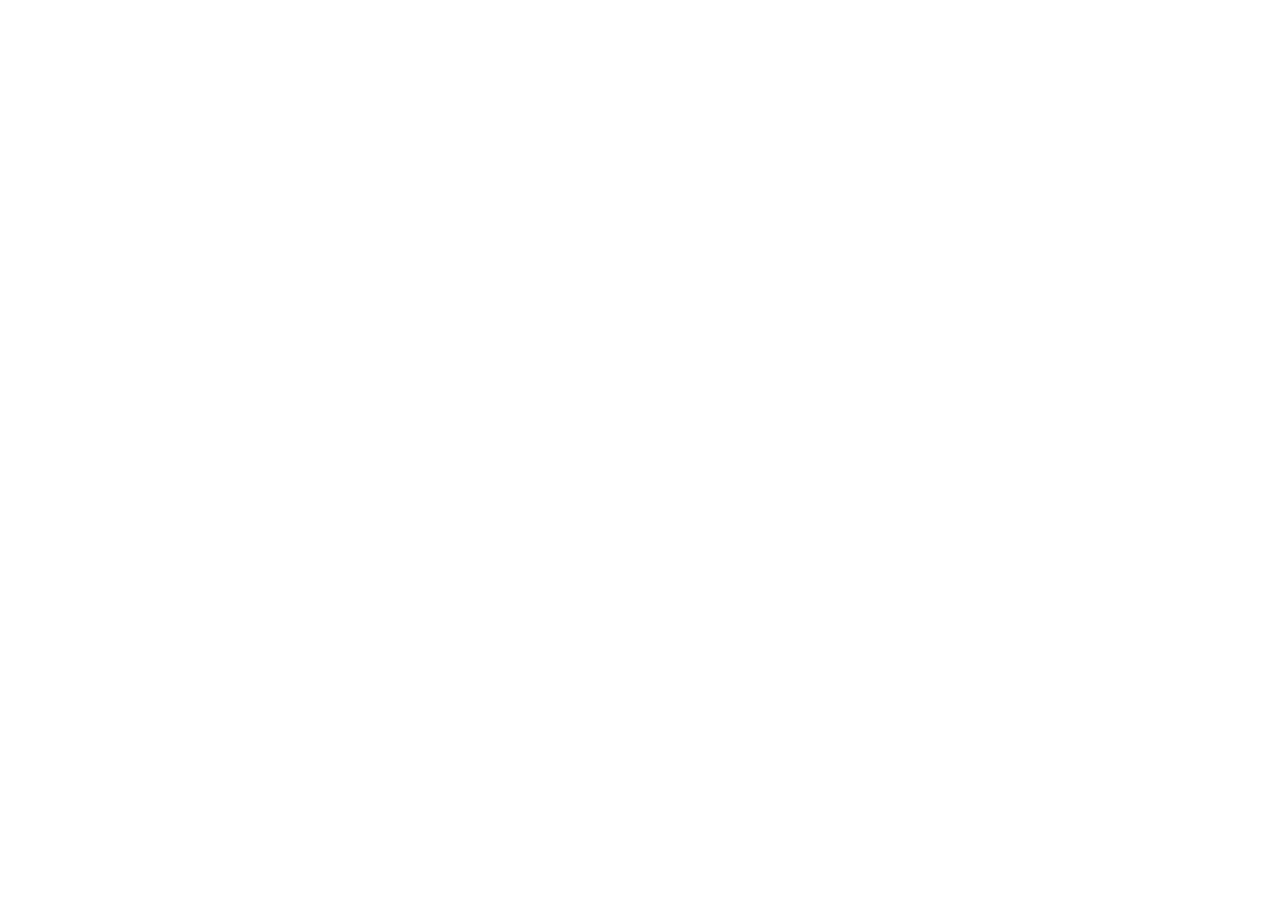
==== index.html @ b86fd96f "added a images folder and index htlm file" ====
<!DOCTYPE html>
<html lang="en">
<head>
    <meta charset="UTF-8">
    <meta name="viewport" content="width=device-width, initial-scale=1.0">
    <title>Choco Bliss</title>
</head>
<body>
    
</body>
</html>
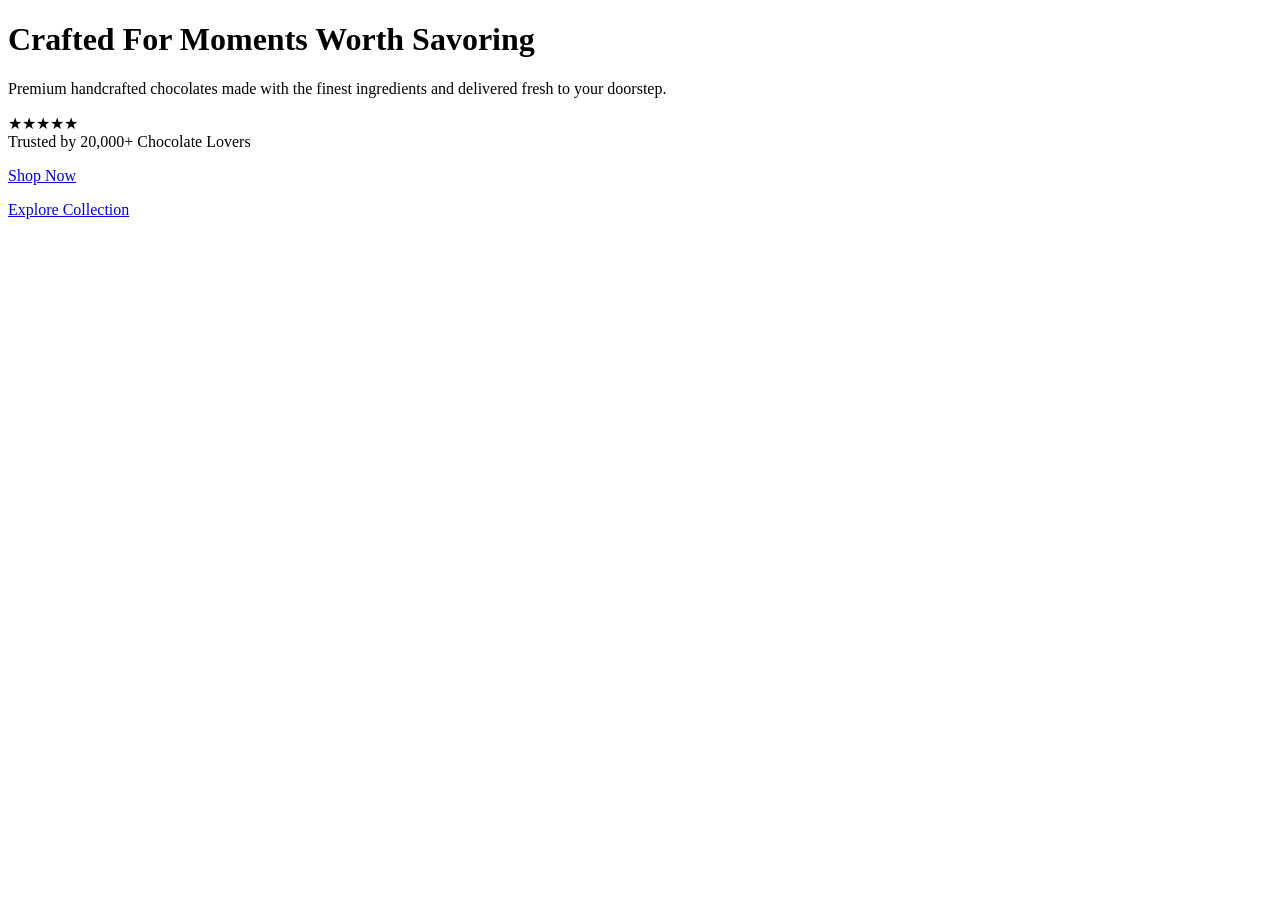
==== commit 91e2838d: "added collection and shop html file" ====
--- a/index.html
+++ b/index.html
@@ -6,6 +6,10 @@
     <title>Choco Bliss</title>
 </head>
 <body>
-    
+    <h1>Crafted For Moments Worth Savoring</h1>
+    <p>Premium handcrafted chocolates made with the finest ingredients and delivered fresh to your doorstep.</p>
+    <p>★★★★★<br>
+Trusted by 20,000+ Chocolate Lovers</p>
+     <p><a href="shop.html">Shop Now</a></p><p><a href="collection.html">Explore Collection</a></p>
 </body>
 </html>
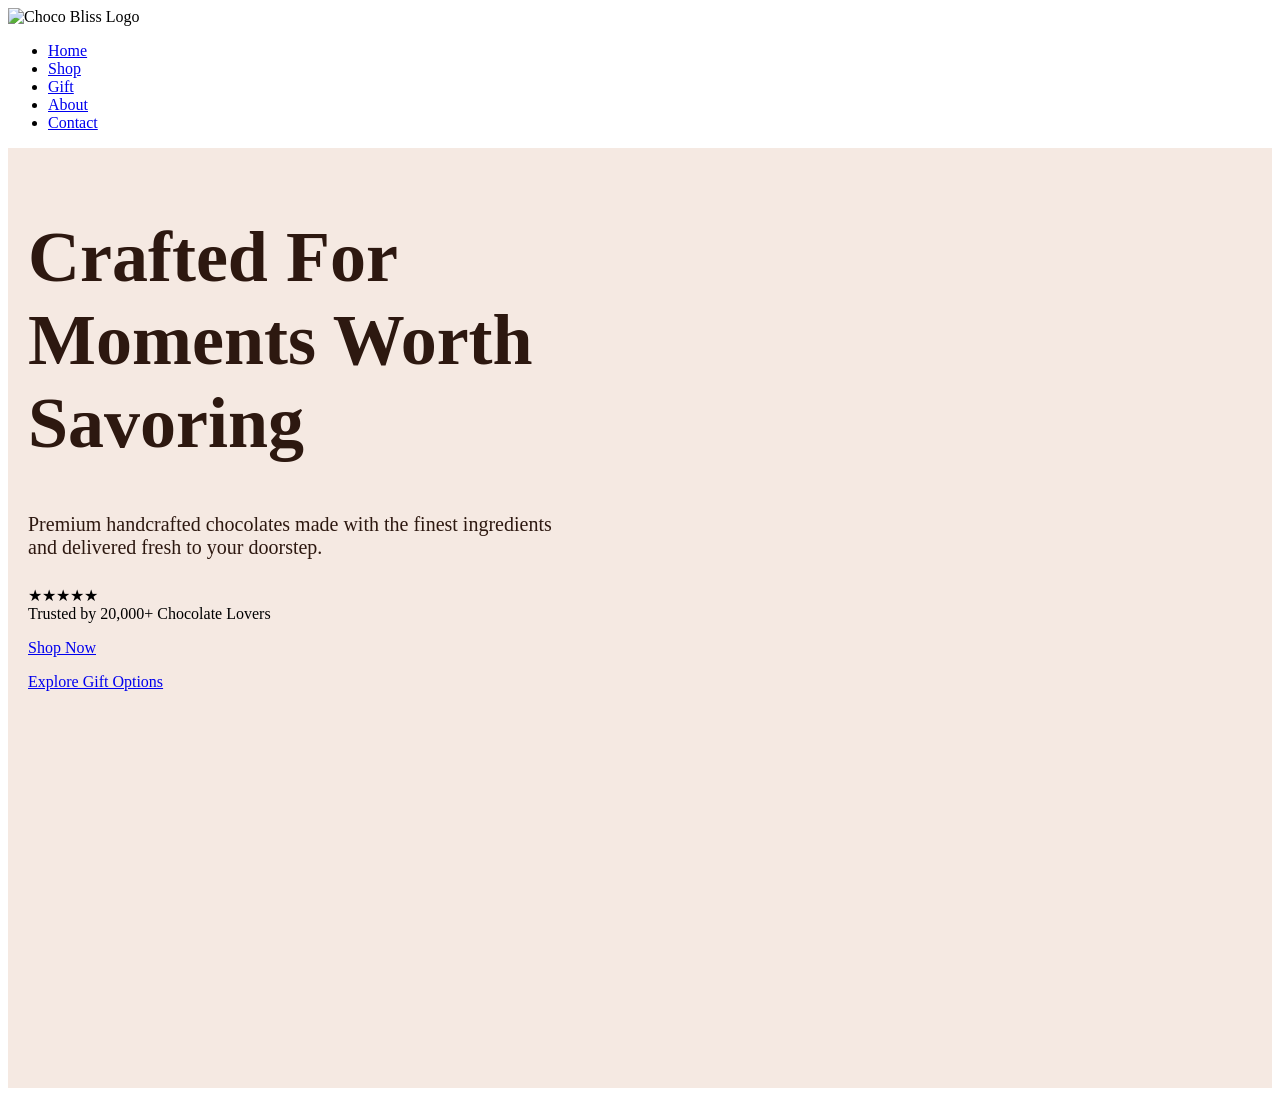
==== commit cd0c8f4d: "added hero section" ====
--- a/index.html
+++ b/index.html
@@ -4,12 +4,26 @@
     <meta charset="UTF-8">
     <meta name="viewport" content="width=device-width, initial-scale=1.0">
     <title>Choco Bliss</title>
+    <link rel="stylesheet" href="styles/style.css">
 </head>
 <body>
-    <h1>Crafted For Moments Worth Savoring</h1>
-    <p>Premium handcrafted chocolates made with the finest ingredients and delivered fresh to your doorstep.</p>
+    <nav><img src="images/logo.png" alt="Choco Bliss Logo" style="height: 50px;">
+        <ul>
+            <li><a href="index.html">Home</a></li>
+            <li><a href="shop.html">Shop</a></li>
+            <li><a href="Gift.html">Gift</a></li>
+            <li><a href="about.html">About</a></li>
+            <li><a href="contact.html">Contact</a></li>
+        </ul>
+    </nav>
+
+     <div class="header">    <h1>Crafted For<br> Moments Worth<br> Savoring</h1> 
+    <p><h4>Premium handcrafted chocolates made with the finest ingredients <br>and delivered fresh to your doorstep.</h4></p>
     <p>★★★★★<br>
 Trusted by 20,000+ Chocolate Lovers</p>
-     <p><a href="shop.html">Shop Now</a></p><p><a href="collection.html">Explore Collection</a></p>
-</body>
-</html>+     <p><a href="shop.html">Shop Now</a></p><p><a href="Gift.html">Explore Gift Options</a></p></div>
+
+     </div>
+
+</body> 
+</html>   
--- a/styles/style.css
+++ b/styles/style.css
@@ -0,0 +1,20 @@
+h1{
+    color: #2D1810;
+    font-family: 'playfair display', serif;
+    font-size: 72px;
+}
+h4
+{
+    color: #2D1810;
+    font-family: 'playfair display', serif;
+    font-weight: 400;
+    font-size: 20px;
+}
+.header {
+    height: 100vh;
+    background-image: url('images/hero.jpg');
+    background-image: url('images/image17.jpg');
+    background-color: #F5E9E2;
+    padding: 20px;
+    text-align: left;
+}
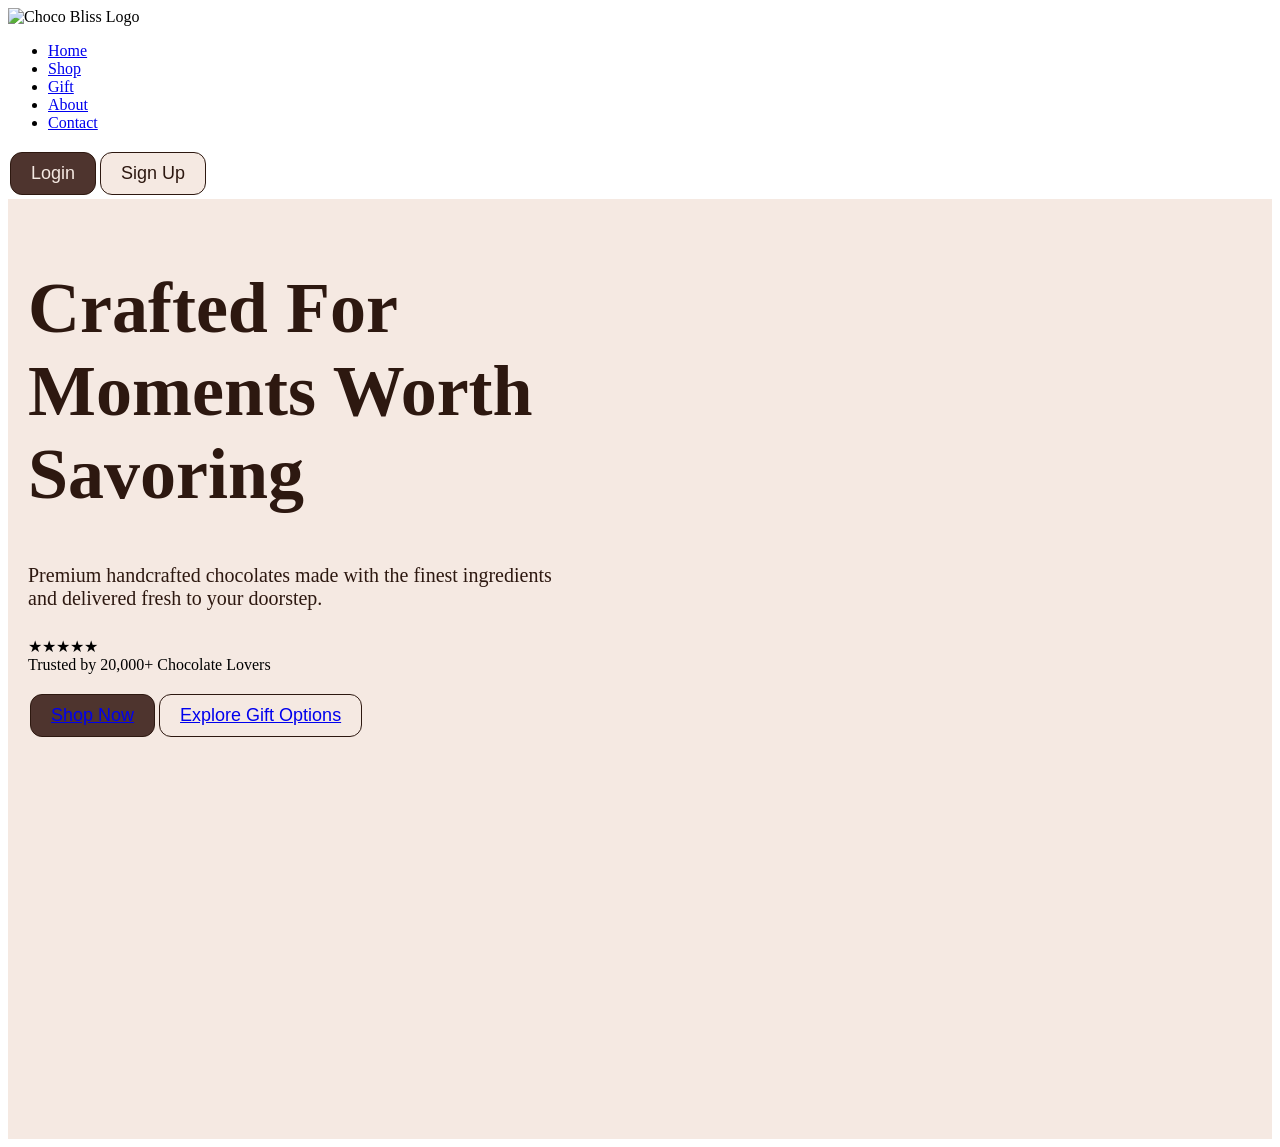
==== commit fcffa485: "added css" ====
--- a/index.html
+++ b/index.html
@@ -9,21 +9,23 @@
 <body>
     <nav><img src="images/logo.png" alt="Choco Bliss Logo" style="height: 50px;">
         <ul>
-            <li><a href="index.html">Home</a></li>
+            <li><a href="index.html">Home</a></li> 
             <li><a href="shop.html">Shop</a></li>
             <li><a href="Gift.html">Gift</a></li>
             <li><a href="about.html">About</a></li>
             <li><a href="contact.html">Contact</a></li>
         </ul>
+<button class="button">Login</button><button class="btn">Sign Up</button>
+
     </nav>
 
      <div class="header">    <h1>Crafted For<br> Moments Worth<br> Savoring</h1> 
     <p><h4>Premium handcrafted chocolates made with the finest ingredients <br>and delivered fresh to your doorstep.</h4></p>
     <p>★★★★★<br>
 Trusted by 20,000+ Chocolate Lovers</p>
-     <p><a href="shop.html">Shop Now</a></p><p><a href="Gift.html">Explore Gift Options</a></p></div>
+     <button class="button"><a href="shop.html">Shop Now</a></button><button class="btn"><a href="Gift.html">Explore Gift Options</a></button> 
 
      </div>
 
 </body> 
-</html>   +</html>        
--- a/styles/style.css
+++ b/styles/style.css
@@ -13,8 +13,41 @@
 .header {
     height: 100vh;
     background-image: url('images/hero.jpg');
+    background-size: cover;
     background-image: url('images/image17.jpg');
     background-color: #F5E9E2;
     padding: 20px;
     text-align: left;
-}+}
+.button {
+    background-color: #4E342E;
+    border-radius: 12px;
+    border: 1px solid #2D1810;
+    padding: 10px 20px;
+    text-align: center;  color: #F5E9E2;
+    text-decoration: none;
+    display: inline-block;
+    font-size: 18px;
+    margin: 4px 2px;
+    cursor: pointer;
+    font-color: #F5E9E2;
+}
+.button:hover {
+    background-color: #2D1810;
+
+}
+.btn {
+     background-color: #F5E9E2;
+     border-radius: 12px;
+    border: 1px solid #2D1810;
+    padding: 10px 20px;
+    text-align: center; color: #2D1810;
+    text-decoration: none;
+    display: inline-block;
+    font-size: 18px;
+    margin: 4px 2px;
+    cursor: pointer;
+}
+.btn:hover {
+    background-color: #F5E9E2;
+    }
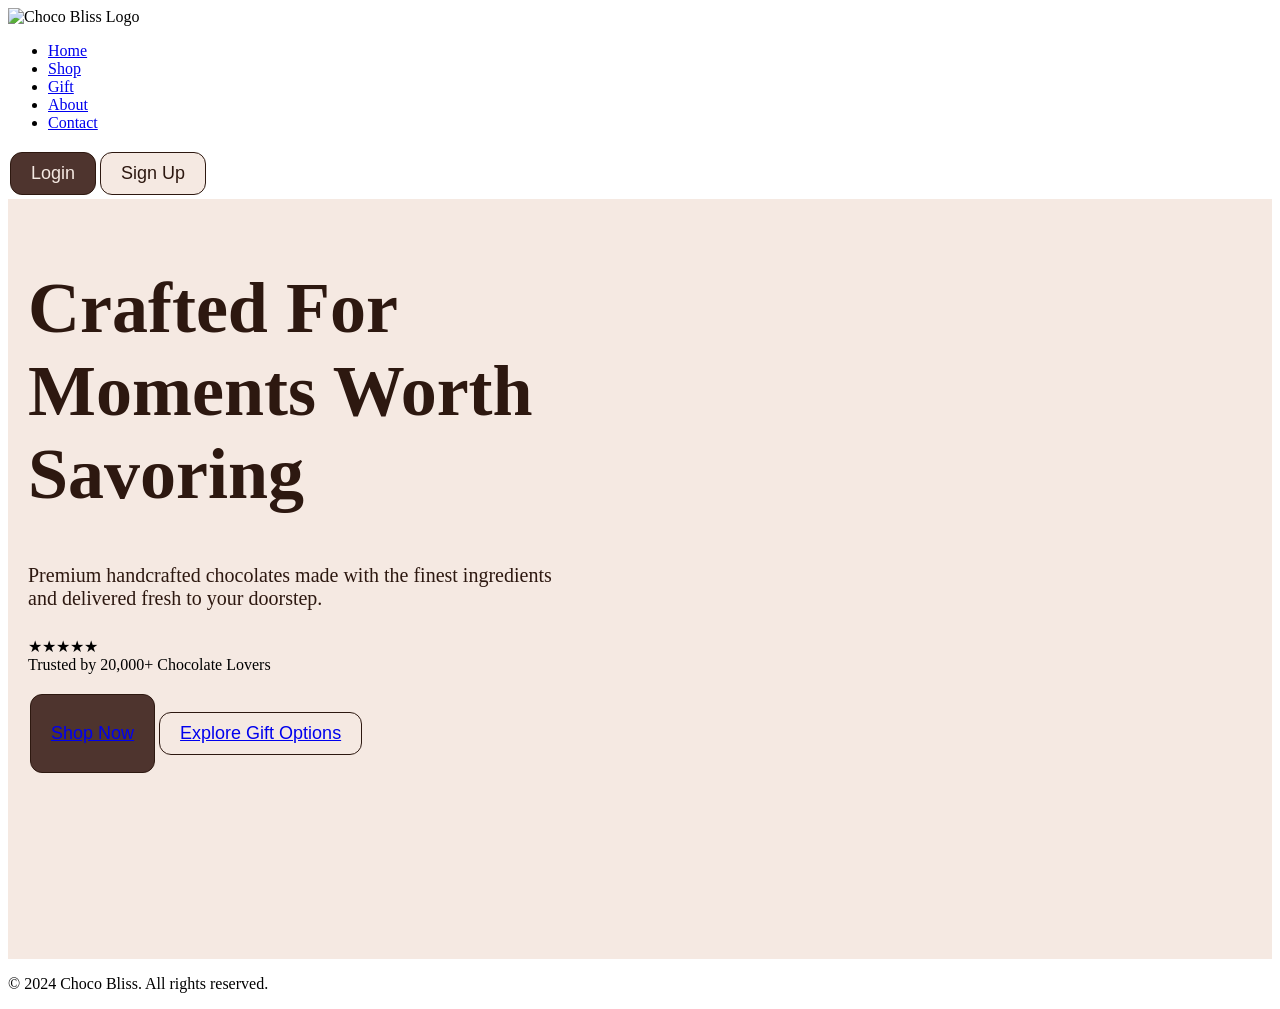
==== commit 57ca2a4c: "added something" ====
--- a/index.html
+++ b/index.html
@@ -5,6 +5,7 @@
     <meta name="viewport" content="width=device-width, initial-scale=1.0">
     <title>Choco Bliss</title>
     <link rel="stylesheet" href="styles/style.css">
+
 </head>
 <body>
     <nav><img src="images/logo.png" alt="Choco Bliss Logo" style="height: 50px;">
@@ -18,14 +19,25 @@
 <button class="button">Login</button><button class="btn">Sign Up</button>
 
     </nav>
-
+<header class="hero">
      <div class="header">    <h1>Crafted For<br> Moments Worth<br> Savoring</h1> 
     <p><h4>Premium handcrafted chocolates made with the finest ingredients <br>and delivered fresh to your doorstep.</h4></p>
-    <p>★★★★★<br>
+    <p class="color:#D4AF37 ">★★★★★<br>
 Trusted by 20,000+ Chocolate Lovers</p>
-     <button class="button"><a href="shop.html">Shop Now</a></button><button class="btn"><a href="Gift.html">Explore Gift Options</a></button> 
+     <button class="button"><a href="shop.html"><p style="color: F5E9E2;">Shop Now</p></a></button><button class="btn"><a href="Gift.html">Explore Gift Options</a></button> 
 
      </div>
+</header>
+<main>
+<section>
+
+
+</section>
+
+</main> 
+<footer>
+    <p>&copy; 2024 Choco Bliss. All rights reserved.</p>            
+</footer>   
 
 </body> 
 </html>        
--- a/styles/style.css
+++ b/styles/style.css
@@ -11,7 +11,7 @@
     font-size: 20px;
 }
 .header {
-    height: 100vh;
+    height: 80vh;
     background-image: url('images/hero.jpg');
     background-size: cover;
     background-image: url('images/image17.jpg');
@@ -49,5 +49,6 @@
     cursor: pointer;
 }
 .btn:hover {
-    background-color: #F5E9E2;
+    background-color: #2D1810;
+    text-align: center;  color: #F5E9E2;
     }
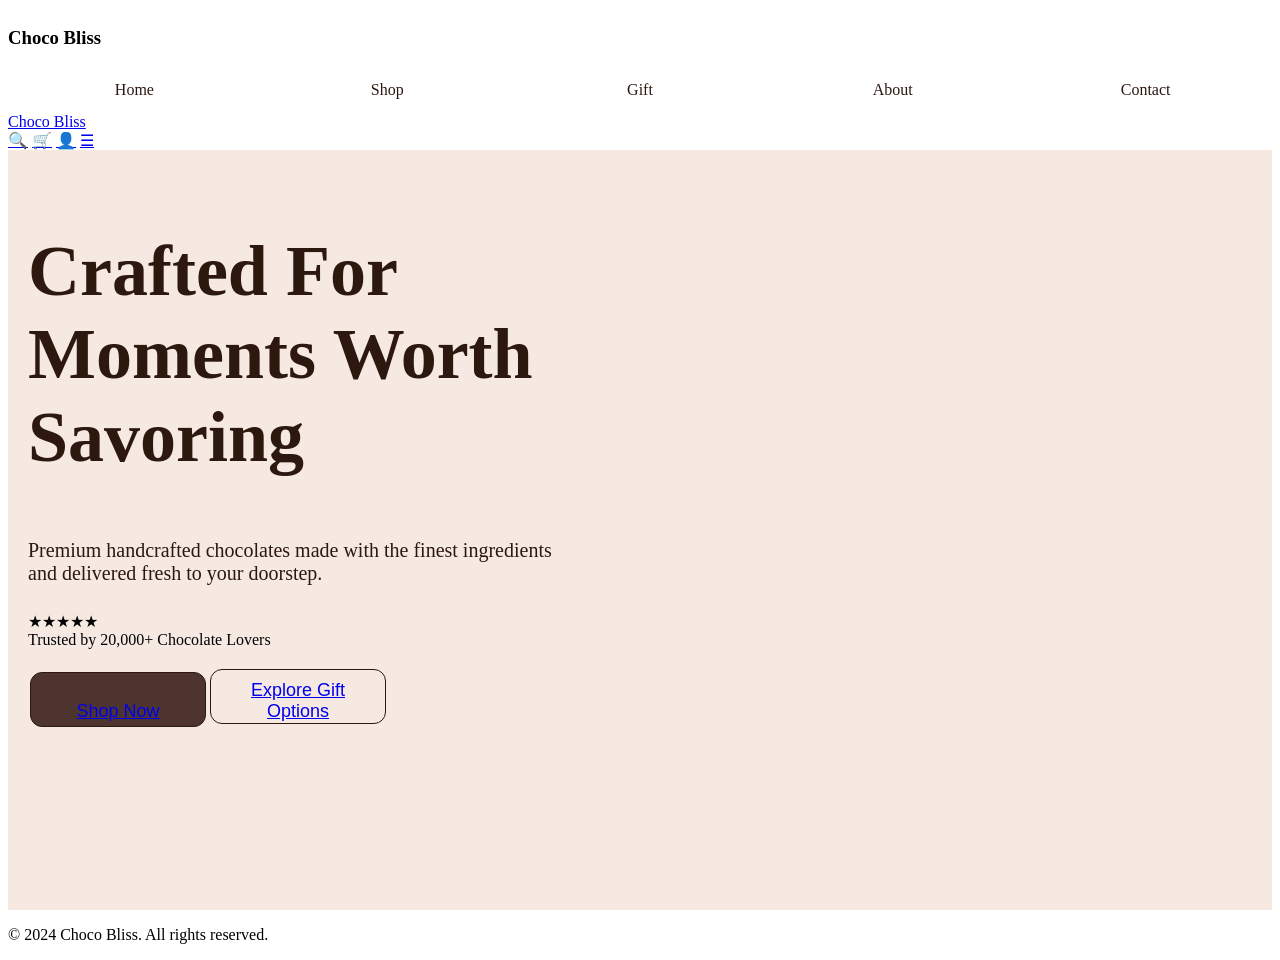
==== commit 6fb8bdca: "added so many thing" ====
--- a/index.html
+++ b/index.html
@@ -8,7 +8,7 @@
 
 </head>
 <body>
-    <nav><img src="images/logo.png" alt="Choco Bliss Logo" style="height: 50px;">
+    <nav><h3 class="logo">Choco Bliss</h3>
         <ul>
             <li><a href="index.html">Home</a></li> 
             <li><a href="shop.html">Shop</a></li>
@@ -16,17 +16,25 @@
             <li><a href="about.html">About</a></li>
             <li><a href="contact.html">Contact</a></li>
         </ul>
-<button class="button">Login</button><button class="btn">Sign Up</button>
-
+<!-- <button class="button">Login</button><button class="btn">Sign Up</button> -->
+   <a href="#" class="logo">Choco Bliss</a>
+    <ul class="menu">
+ 
+    <section class="icons">
+      <a href="#search">&#128269;</a> <!-- Search icon -->
+      <a href="#cart">&#128722;</a>   <!-- Cart icon -->
+      <a href="#user">&#128100;</a>   <!-- User icon -->
+      <a href="#menu">&#9776;</a>     <!-- Menu icon -->
+    </section>
     </nav>
-<header class="hero">
-     <div class="header">    <h1>Crafted For<br> Moments Worth<br> Savoring</h1> 
+<header class="header">
+     <section>    <h1>Crafted For<br> Moments Worth<br> Savoring</h1> 
     <p><h4>Premium handcrafted chocolates made with the finest ingredients <br>and delivered fresh to your doorstep.</h4></p>
     <p class="color:#D4AF37 ">★★★★★<br>
 Trusted by 20,000+ Chocolate Lovers</p>
      <button class="button"><a href="shop.html"><p style="color: F5E9E2;">Shop Now</p></a></button><button class="btn"><a href="Gift.html">Explore Gift Options</a></button> 
 
-     </div>
+    </section>
 </header>
 <main>
 <section>
--- a/styles/style.css
+++ b/styles/style.css
@@ -30,7 +30,8 @@
     font-size: 18px;
     margin: 4px 2px;
     cursor: pointer;
-    font-color: #F5E9E2;
+    height: 55px;
+    width: 176px;
 }
 .button:hover {
     background-color: #2D1810;
@@ -47,8 +48,42 @@
     font-size: 18px;
     margin: 4px 2px;
     cursor: pointer;
+      height: 55px;
+    width: 176px;
 }
 .btn:hover {
     background-color: #2D1810;
     text-align: center;  color: #F5E9E2;
-    }+    }
+
+     nav {
+      background-color: #ffffff;
+      overflow: hidden;
+    }
+    nav ul {
+      list-style-type: none;
+      margin: 0;
+      padding: 0;
+      display: flex;
+    }
+    nav ul li {
+      flex: 1;
+    }
+    nav ul li a {
+      display: block;
+      color: #2D1810;
+      text-align: center;
+      padding: 14px 16px;
+      text-decoration: none;
+    }
+    nav ul li a:hover {
+      background-color: #575757;
+    }
+
+    .hero-section {
+  max-width: 500px;
+  margin: 60px auto;
+  background: #F5E9E2;
+  padding: 24px;
+  border-radius: 6px;
+}
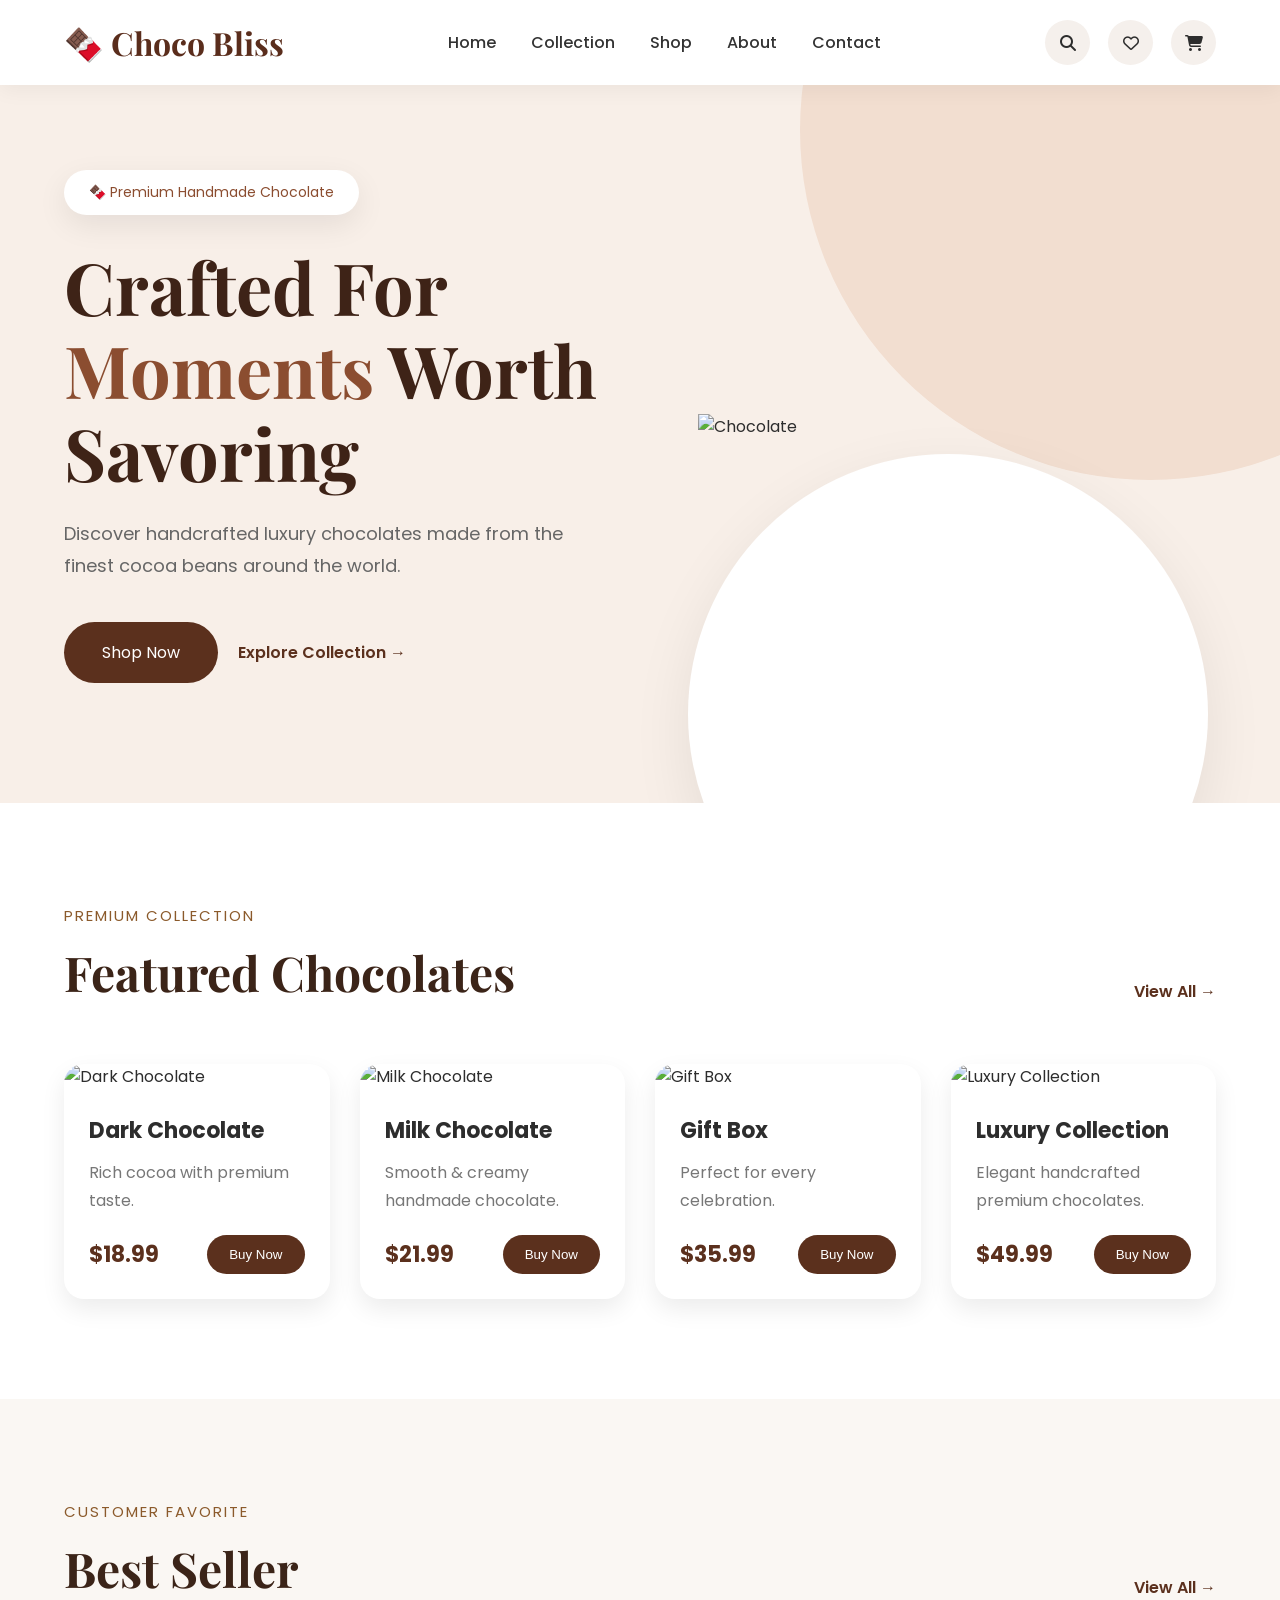
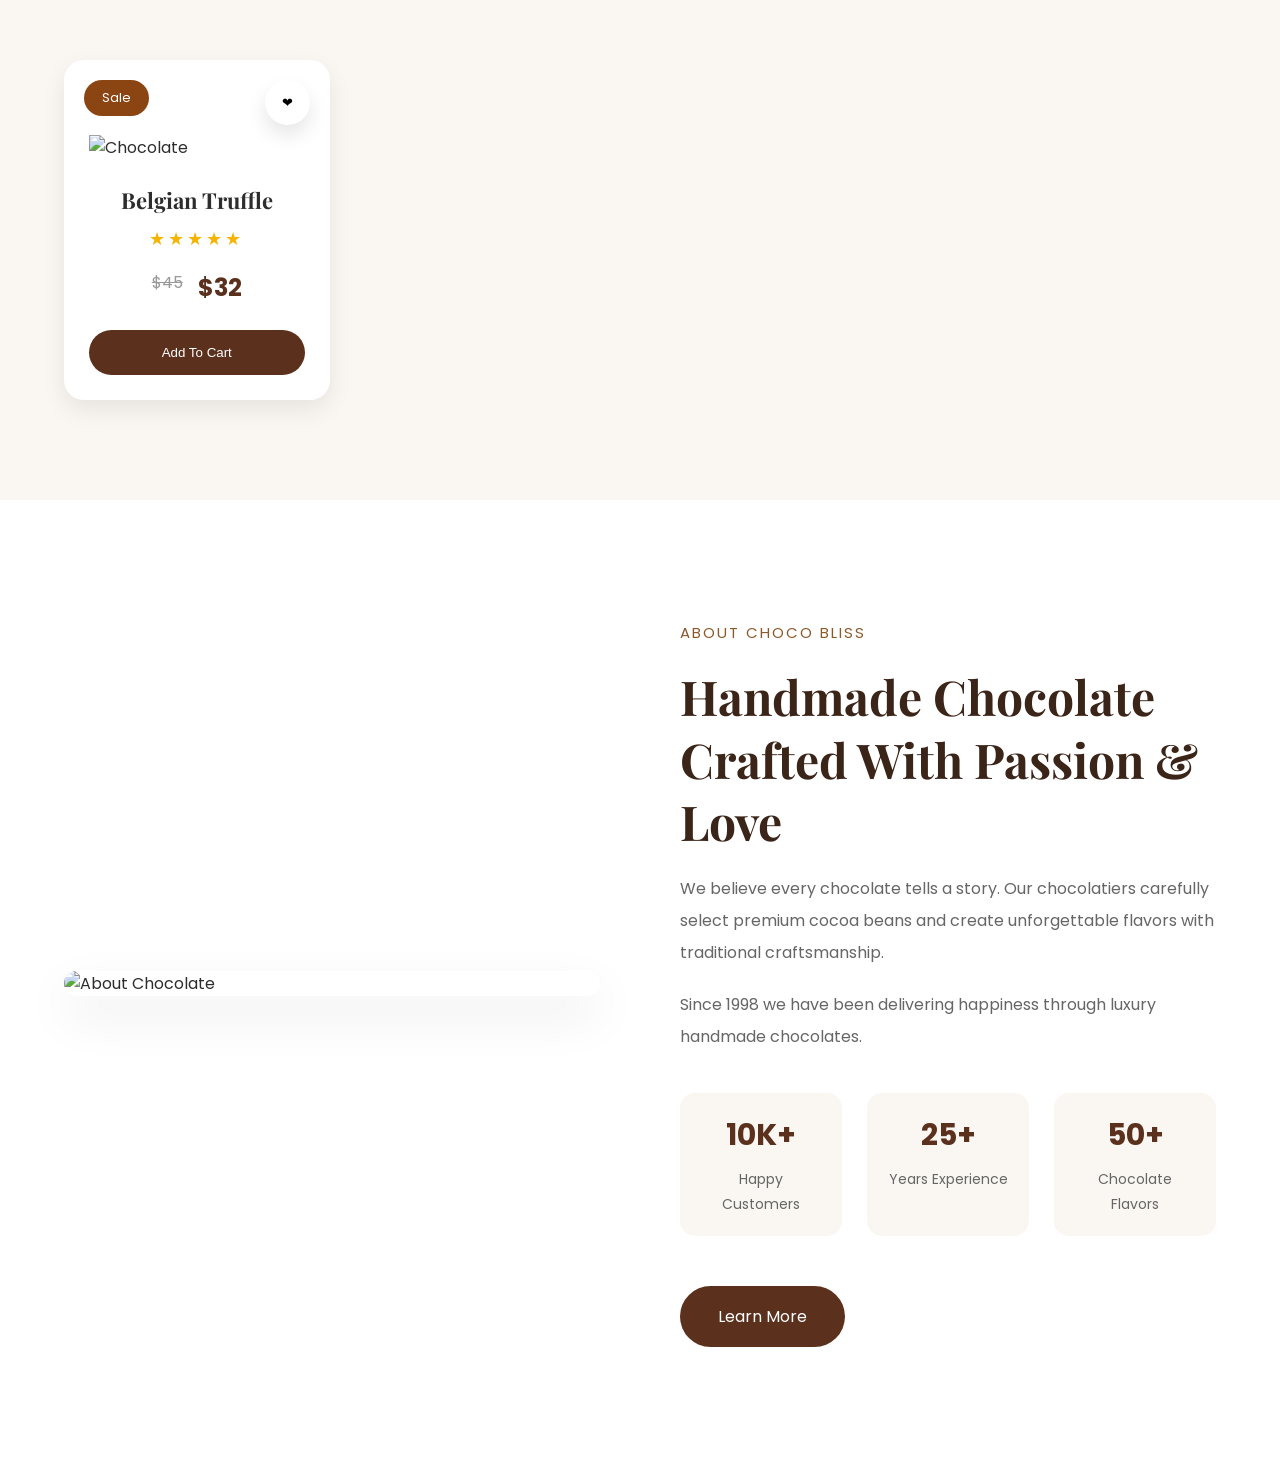
==== commit a2111fea: "added so many things" ====
--- a/index.html
+++ b/index.html
@@ -1,51 +1,588 @@
 <!DOCTYPE html>
+<!-- HTML5 Document -->
+
 <html lang="en">
+
 <head>
+
+    <!-- Character Encoding -->
     <meta charset="UTF-8">
+
+    <!-- Responsive Website -->
     <meta name="viewport" content="width=device-width, initial-scale=1.0">
-    <title>Choco Bliss</title>
+
+    <!-- Browser Title -->
+    <title>Chocolate Bliss</title>
+
+    <!-- Google Font -->
+    <link rel="preconnect" href="https://fonts.googleapis.com">
+
+    <link rel="preconnect" href="https://fonts.gstatic.com" crossorigin>
+
+    <link href="https://fonts.googleapis.com/css2?family=Poppins:wght@300;400;500;600;700&family=Playfair+Display:wght@600;700;800&display=swap" rel="stylesheet">
+
+    <!-- Font Awesome -->
+    <link rel="stylesheet"
+    href="https://cdnjs.cloudflare.com/ajax/libs/font-awesome/6.7.2/css/all.min.css">
+
+    <!-- Main CSS -->
     <link rel="stylesheet" href="styles/style.css">
 
+    <!-- Responsive CSS -->
+    <link rel="stylesheet" href="responsive.css">
+
 </head>
+
 <body>
-    <nav><h3 class="logo">Choco Bliss</h3>
-        <ul>
-            <li><a href="index.html">Home</a></li> 
-            <li><a href="shop.html">Shop</a></li>
-            <li><a href="Gift.html">Gift</a></li>
-            <li><a href="about.html">About</a></li>
-            <li><a href="contact.html">Contact</a></li>
-        </ul>
-<!-- <button class="button">Login</button><button class="btn">Sign Up</button> -->
-   <a href="#" class="logo">Choco Bliss</a>
-    <ul class="menu">
- 
-    <section class="icons">
-      <a href="#search">&#128269;</a> <!-- Search icon -->
-      <a href="#cart">&#128722;</a>   <!-- Cart icon -->
-      <a href="#user">&#128100;</a>   <!-- User icon -->
-      <a href="#menu">&#9776;</a>     <!-- Menu icon -->
-    </section>
-    </nav>
-<header class="header">
-     <section>    <h1>Crafted For<br> Moments Worth<br> Savoring</h1> 
-    <p><h4>Premium handcrafted chocolates made with the finest ingredients <br>and delivered fresh to your doorstep.</h4></p>
-    <p class="color:#D4AF37 ">★★★★★<br>
-Trusted by 20,000+ Chocolate Lovers</p>
-     <button class="button"><a href="shop.html"><p style="color: F5E9E2;">Shop Now</p></a></button><button class="btn"><a href="Gift.html">Explore Gift Options</a></button> 
-
-    </section>
+
+<!--=================================
+        HEADER START
+==================================-->
+
+<header>
+
+    <div class="container">
+
+        <!-- Navigation Start -->
+        <nav>
+
+            <!-- Website Logo -->
+            <div class="logo">
+
+                <h2>🍫 Choco Bliss</h2>
+
+            </div>
+
+            <!-- Navigation Menu -->
+            <ul class="menu">
+
+                <li><a href="#">Home</a></li>
+
+                <li><a href="#">Collection</a></li>
+
+                <li><a href="#">Shop</a></li>
+
+                <li><a href="#">About</a></li>
+
+                <li><a href="#">Contact</a></li>
+
+            </ul>
+
+            <!-- Right Icons -->
+            <div class="nav-icons">
+
+                <i class="fa-solid fa-magnifying-glass"></i>
+
+                <i class="fa-regular fa-heart"></i>
+
+                <i class="fa-solid fa-cart-shopping"></i>
+
+            </div>
+
+        </nav>
+
+        <!-- Navigation End -->
+
+    </div>
+
 </header>
-<main>
-<section>
-
+
+<!--=================================
+        HEADER END
+==================================-->
+<!--=================================
+        HERO SECTION START
+==================================-->
+
+<section class="hero">
+
+    <!-- Decorative Background Circle -->
+    <div class="hero-bg"></div>
+
+    <div class="container">
+
+        <div class="hero-wrapper">
+
+            <!--=========================
+                LEFT CONTENT
+            ==========================-->
+
+            <div class="hero-content">
+
+                <!-- Small Badge -->
+                <span class="hero-tag">
+                    🍫 Premium Handmade Chocolate
+                </span>
+
+                <!-- Main Heading -->
+                <h1>
+
+                    Crafted For
+
+                    <span>Moments</span>
+
+                    Worth Savoring
+
+                </h1>
+
+                <!-- Description -->
+                <p>
+
+                    Discover handcrafted luxury chocolates made from the
+                    finest cocoa beans around the world.
+
+                </p>
+
+                <!-- Buttons -->
+                <div class="hero-btn">
+
+                    <a href="#" class="btn-primary">
+
+                        Shop Now
+
+                    </a>
+
+                    <a href="#" class="btn-secondary">
+
+                        Explore Collection →
+
+                    </a>
+
+                </div>
+
+            </div>
+
+            <!--=========================
+                RIGHT IMAGE
+            ==========================-->
+
+            <div class="hero-image">
+
+                <!-- White Circle -->
+                <div class="image-circle"></div>
+
+                <img src="images/image 13.png" alt="Chocolate">
+
+            </div>
+
+        </div>
+
+    </div>
 
 </section>
 
-</main> 
-<footer>
-    <p>&copy; 2024 Choco Bliss. All rights reserved.</p>            
-</footer>   
-
-</body> 
-</html>        +<!--=================================
+        HERO SECTION END
+==================================-->
+<!--=================================
+        FEATURED COLLECTION START
+==================================-->
+
+<section class="featured">
+
+    <div class="container">
+
+        <!--==============================
+            SECTION TITLE
+        ==============================-->
+
+        <div class="section-header">
+
+            <div>
+
+                <span class="sub-title">
+                    Premium Collection
+                </span>
+
+                <h2>
+                    Featured Chocolates
+                </h2>
+
+            </div>
+
+            <a href="#" class="view-btn">
+                View All →
+            </a>
+
+        </div>
+
+        <!--==============================
+            PRODUCT GRID
+        ==============================-->
+
+        <div class="featured-grid">
+
+            <!-- Card 1 -->
+
+            <article class="featured-card">
+
+                <div class="card-img">
+
+                    <img src="images/product-1.jpg" alt="Dark Chocolate">
+
+                </div>
+
+                <div class="card-content">
+
+                    <h3>Dark Chocolate</h3>
+
+                    <p>
+                        Rich cocoa with premium taste.
+                    </p>
+
+                    <div class="price-row">
+
+                        <span class="price">
+                            $18.99
+                        </span>
+
+                        <button>
+                            Buy Now
+                        </button>
+
+                    </div>
+
+                </div>
+
+            </article>
+
+            <!-- Card 2 -->
+
+            <article class="featured-card">
+
+                <div class="card-img">
+
+                    <img src="images/product-2.jpg" alt="Milk Chocolate">
+
+                </div>
+
+                <div class="card-content">
+
+                    <h3>Milk Chocolate</h3>
+
+                    <p>
+                        Smooth & creamy handmade chocolate.
+                    </p>
+
+                    <div class="price-row">
+
+                        <span class="price">
+                            $21.99
+                        </span>
+
+                        <button>
+                            Buy Now
+                        </button>
+
+                    </div>
+
+                </div>
+
+            </article>
+
+            <!-- Card 3 -->
+
+            <article class="featured-card">
+
+                <div class="card-img">
+
+                    <img src="images/product-3.jpg" alt="Gift Box">
+
+                </div>
+
+                <div class="card-content">
+
+                    <h3>Gift Box</h3>
+
+                    <p>
+                        Perfect for every celebration.
+                    </p>
+
+                    <div class="price-row">
+
+                        <span class="price">
+                            $35.99
+                        </span>
+
+                        <button>
+                            Buy Now
+                        </button>
+
+                    </div>
+
+                </div>
+
+            </article>
+
+            <!-- Card 4 -->
+
+            <article class="featured-card">
+
+                <div class="card-img">
+
+                    <img src="images/product-4.jpg" alt="Luxury Collection">
+
+                </div>
+
+                <div class="card-content">
+
+                    <h3>Luxury Collection</h3>
+
+                    <p>
+                        Elegant handcrafted premium chocolates.
+                    </p>
+
+                    <div class="price-row">
+
+                        <span class="price">
+                            $49.99
+                        </span>
+
+                        <button>
+                            Buy Now
+                        </button>
+
+                    </div>
+
+                </div>
+
+            </article>
+
+        </div>
+
+    </div>
+
+</section>
+
+<!--=================================
+        FEATURED COLLECTION END
+==================================-->
+<!--=================================
+        BEST SELLER START
+==================================-->
+
+<section class="best-seller">
+
+    <div class="container">
+
+        <!--============================
+            SECTION HEADER
+        =============================-->
+
+        <div class="section-header">
+
+            <div>
+
+                <span class="sub-title">
+
+                    Customer Favorite
+
+                </span>
+
+                <h2>
+
+                    Best Seller
+
+                </h2>
+
+            </div>
+
+            <a href="#" class="view-btn">
+
+                View All →
+
+            </a>
+
+        </div>
+
+        <!--============================
+            PRODUCT GRID
+        =============================-->
+
+        <div class="seller-grid">
+
+            <!-- Product Card -->
+
+            <article class="seller-card">
+
+                <!-- Sale Badge -->
+
+                <span class="badge">
+
+                    Sale
+
+                </span>
+
+                <!-- Wishlist -->
+
+                <button class="wishlist">
+
+                    ❤
+
+                </button>
+
+                <!-- Product Image -->
+
+                <div class="seller-image">
+
+                    <img src="images/product-5.png" alt="Chocolate">
+
+                </div>
+
+                <!-- Product Content -->
+
+                <div class="seller-content">
+
+                    <h3>
+
+                        Belgian Truffle
+
+                    </h3>
+
+                    <div class="rating">
+
+                        ★★★★★
+
+                    </div>
+
+                    <div class="price-box">
+
+                        <span class="old-price">
+
+                            $45
+
+                        </span>
+
+                        <span class="new-price">
+
+                            $32
+
+                        </span>
+
+                    </div>
+
+                    <button class="cart-btn">
+
+                        Add To Cart
+
+                    </button>
+
+                </div>
+
+            </article>
+
+            <!-- আরও ৩টি Card একইভাবে Copy করে Image ও Text পরিবর্তন করবে -->
+
+        </div>
+
+    </div>
+
+</section>
+
+<!--=================================
+        BEST SELLER END
+==================================-->
+<!--=================================
+        ABOUT SECTION START
+==================================-->
+
+<section class="about">
+
+    <div class="container">
+
+        <div class="about-wrapper">
+
+            <!--========================
+                LEFT IMAGE
+            =========================-->
+
+            <div class="about-image">
+
+                <img src="images/about.jpg" alt="About Chocolate">
+
+            </div>
+
+            <!--========================
+                RIGHT CONTENT
+            =========================-->
+
+            <div class="about-content">
+
+                <span class="sub-title">
+
+                    About Choco Bliss
+
+                </span>
+
+                <h2>
+
+                    Handmade Chocolate Crafted
+                    With Passion & Love
+
+                </h2>
+
+                <p>
+
+                    We believe every chocolate tells a story.
+                    Our chocolatiers carefully select premium cocoa
+                    beans and create unforgettable flavors with
+                    traditional craftsmanship.
+
+                </p>
+
+                <p>
+
+                    Since 1998 we have been delivering happiness
+                    through luxury handmade chocolates.
+
+                </p>
+
+                <!-- Statistics -->
+
+                <div class="about-stats">
+
+                    <div class="stat">
+
+                        <h3>10K+</h3>
+
+                        <span>Happy Customers</span>
+
+                    </div>
+
+                    <div class="stat">
+
+                        <h3>25+</h3>
+
+                        <span>Years Experience</span>
+
+                    </div>
+
+                    <div class="stat">
+
+                        <h3>50+</h3>
+
+                        <span>Chocolate Flavors</span>
+
+                    </div>
+
+                </div>
+
+                <!-- Button -->
+
+                <a href="#" class="btn-primary">
+
+                    Learn More
+
+                </a>
+
+            </div>
+
+        </div>
+
+    </div>
+
+</section>
+
+<!--=================================
+        ABOUT SECTION END
+==================================-->
--- a/styles/style.css
+++ b/styles/style.css
@@ -1,89 +1,1264 @@
-h1{
-    color: #2D1810;
-    font-family: 'playfair display', serif;
-    font-size: 72px;
-}
-h4
-{
-    color: #2D1810;
-    font-family: 'playfair display', serif;
-    font-weight: 400;
-    font-size: 20px;
-}
-.header {
-    height: 80vh;
-    background-image: url('images/hero.jpg');
-    background-size: cover;
-    background-image: url('images/image17.jpg');
-    background-color: #F5E9E2;
-    padding: 20px;
-    text-align: left;
-}
-.button {
-    background-color: #4E342E;
-    border-radius: 12px;
-    border: 1px solid #2D1810;
-    padding: 10px 20px;
-    text-align: center;  color: #F5E9E2;
-    text-decoration: none;
-    display: inline-block;
-    font-size: 18px;
-    margin: 4px 2px;
-    cursor: pointer;
-    height: 55px;
-    width: 176px;
-}
-.button:hover {
-    background-color: #2D1810;
-
-}
-.btn {
-     background-color: #F5E9E2;
-     border-radius: 12px;
-    border: 1px solid #2D1810;
-    padding: 10px 20px;
-    text-align: center; color: #2D1810;
-    text-decoration: none;
-    display: inline-block;
-    font-size: 18px;
-    margin: 4px 2px;
-    cursor: pointer;
-      height: 55px;
-    width: 176px;
-}
-.btn:hover {
-    background-color: #2D1810;
-    text-align: center;  color: #F5E9E2;
-    }
-
-     nav {
-      background-color: #ffffff;
-      overflow: hidden;
-    }
-    nav ul {
-      list-style-type: none;
-      margin: 0;
-      padding: 0;
-      display: flex;
-    }
-    nav ul li {
-      flex: 1;
-    }
-    nav ul li a {
-      display: block;
-      color: #2D1810;
-      text-align: center;
-      padding: 14px 16px;
-      text-decoration: none;
-    }
-    nav ul li a:hover {
-      background-color: #575757;
-    }
-
-    .hero-section {
-  max-width: 500px;
-  margin: 60px auto;
-  background: #F5E9E2;
-  padding: 24px;
-  border-radius: 6px;
-}+/*=====================================
+
+        GOOGLE FONT
+
+======================================*/
+
+@import url('https://fonts.googleapis.com/css2?family=Poppins:wght@300;400;500;600;700&family=Playfair+Display:wght@600;700;800&display=swap');
+
+
+/*=====================================
+
+        CSS RESET
+
+======================================*/
+
+*{
+
+    margin:0;
+    padding:0;
+
+    box-sizing:border-box;
+
+}
+
+/*
+margin:0;
+----------
+Browser-এর default margin remove করে।
+
+padding:0;
+-----------
+Default padding remove করে।
+
+box-sizing:border-box;
+-----------------------
+Padding & Border width-এর ভিতরে count হবে।
+Professional website-এ সবসময় ব্যবহার করা হয়।
+
+*/
+
+
+html{
+
+    scroll-behavior:smooth;
+
+}
+
+body{
+
+    font-family:'Poppins',sans-serif;
+
+    background:#ffffff;
+
+    color:#2d2d2d;
+
+}
+/*=====================================
+
+        CONTAINER
+
+======================================*/
+
+.container{
+
+    width:90%;
+
+    max-width:1300px;
+
+    margin:auto;
+
+}
+
+/*
+
+90%
+----
+ছোট Screen-এ সুন্দর দেখাবে।
+
+1300px
+--------
+Desktop-এর Maximum Width।
+
+margin:auto
+------------
+Center এ নিয়ে আসে।
+
+*/
+/*=====================================
+
+        DEFAULT STYLE
+
+======================================*/
+
+a{
+
+    text-decoration:none;
+
+}
+
+ul{
+
+    list-style:none;
+
+}
+
+img{
+
+    width:100%;
+
+    display:block;
+
+}
+/*=====================================
+
+        HEADER
+
+======================================*/
+
+header{
+
+    width:100%;
+
+    background:#fff;
+
+    padding:20px 0;
+
+    position:fixed;
+
+    top:0;
+
+    left:0;
+
+    z-index:999;
+
+    box-shadow:0 5px 20px rgba(0,0,0,.05);
+
+}
+
+/*
+
+position:fixed
+---------------
+Navbar সবসময় Top এ থাকবে।
+
+z-index
+--------
+সব Section-এর উপরে থাকবে।
+
+*/
+/*=====================================
+
+        NAVBAR
+
+======================================*/
+
+nav{
+
+    display:flex;
+
+    justify-content:space-between;
+
+    align-items:center;
+
+}
+
+/*
+
+display:flex
+-------------
+সব Element এক লাইনে।
+
+justify-content
+----------------
+Logo Left
+
+Menu Center
+
+Icons Right
+
+align-items
+-------------
+Vertical Center।
+
+*/
+/*=====================================
+
+        LOGO
+
+======================================*/
+
+.logo h2{
+
+    font-size:32px;
+
+    font-family:'Playfair Display',serif;
+
+    color:#5A2D1C;
+
+}
+/*=====================================
+
+        MENU
+
+======================================*/
+
+.menu{
+
+    display:flex;
+
+    gap:35px;
+
+}
+
+.menu a{
+
+    color:#333;
+
+    font-size:16px;
+
+    font-weight:500;
+
+    transition:.3s;
+
+}
+
+.menu a:hover{
+
+    color:#7b4329;
+
+}
+/*=====================================
+
+        ICONS
+
+======================================*/
+
+.nav-icons{
+
+    display:flex;
+
+    gap:18px;
+
+}
+
+.nav-icons i{
+
+    width:45px;
+
+    height:45px;
+
+    background:#F5F0EC;
+
+    border-radius:50%;
+
+    display:flex;
+
+    align-items:center;
+
+    justify-content:center;
+
+    cursor:pointer;
+
+    transition:.4s;
+
+}
+
+.nav-icons i:hover{
+
+    background:#5A2D1C;
+
+    color:#fff;
+
+    transform:translateY(-5px);
+
+}
+/*=====================================
+
+        TABLET
+
+======================================*/
+
+@media(max-width:992px){
+
+.menu{
+
+display:none;
+
+}
+
+}
+/*=====================================
+
+        HERO SECTION
+
+======================================*/
+
+.hero{
+
+    position:relative;
+
+    background:#F8EFE8;
+
+    padding:170px 0 120px;
+
+    overflow:hidden;
+
+}
+
+/*
+
+padding-top = 170px
+
+কারণ Header Fixed.
+
+Header-এর নিচে Hero শুরু হবে।
+
+*/
+/*=====================================
+
+        HERO BACKGROUND
+
+======================================*/
+
+.hero-bg{
+
+    position:absolute;
+
+    width:700px;
+
+    height:700px;
+
+    background:#F2DED0;
+
+    border-radius:50%;
+
+    right:-220px;
+
+    top:-220px;
+
+}
+/*=====================================
+
+        HERO WRAPPER
+
+======================================*/
+
+.hero-wrapper{
+
+    display:flex;
+
+    justify-content:space-between;
+
+    align-items:center;
+
+    gap:80px;
+
+}
+/*=====================================
+
+        HERO CONTENT
+
+======================================*/
+
+.hero-content{
+
+    flex:1;
+
+    z-index:10;
+
+}
+.hero-tag{
+
+    display:inline-block;
+
+    padding:12px 25px;
+
+    background:#ffffff;
+
+    border-radius:50px;
+
+    box-shadow:0 10px 30px rgba(0,0,0,.08);
+
+    margin-bottom:30px;
+
+    font-size:14px;
+
+}
+.hero-content h1{
+
+    font-size:72px;
+
+    line-height:1.15;
+
+    font-family:'Playfair Display',serif;
+
+    margin-bottom:25px;
+
+    color:#3E2317;
+
+}
+
+.hero-content span{
+
+    color:#8B4D30;
+
+}
+.hero-content p{
+
+    max-width:520px;
+
+    font-size:18px;
+
+    line-height:32px;
+
+    color:#666;
+
+    margin-bottom:40px;
+
+}
+.hero-btn{
+
+    display:flex;
+
+    gap:20px;
+
+}
+.btn-primary{
+
+    padding:18px 38px;
+
+    background:#5B301D;
+
+    color:#fff;
+
+    border-radius:50px;
+
+    transition:.4s;
+
+}
+
+.btn-primary:hover{
+
+    transform:translateY(-5px);
+
+}
+.btn-secondary{
+
+    color:#5B301D;
+
+    font-weight:600;
+
+    padding:18px 0;
+
+}
+/*=====================================
+
+        HERO IMAGE
+
+======================================*/
+
+.hero-image{
+
+    flex:1;
+
+    position:relative;
+
+}
+.image-circle{
+
+    position:absolute;
+
+    width:520px;
+
+    height:520px;
+
+    background:#ffffff;
+
+    border-radius:50%;
+
+    top:40px;
+
+    left:50%;
+
+    transform:translateX(-50%);
+
+    box-shadow:0 20px 60px rgba(0,0,0,.08);
+
+}
+.hero-image img{
+
+    position:relative;
+
+    width:500px;
+
+    margin:auto;
+
+    z-index:10;
+
+    animation:float 5s ease infinite;
+
+}
+@keyframes float{
+
+0%{
+
+transform:translateY(0);
+
+}
+
+50%{
+
+transform:translateY(-18px);
+
+}
+
+100%{
+
+transform:translateY(0);
+
+}
+
+}
+/*=====================================
+
+        HERO RESPONSIVE
+
+======================================*/
+
+@media(max-width:992px){
+
+.hero-wrapper{
+
+flex-direction:column;
+
+text-align:center;
+
+}
+
+.hero-content p{
+
+margin:auto;
+
+margin-bottom:40px;
+
+}
+
+.hero-btn{
+
+justify-content:center;
+
+}
+
+.hero-content h1{
+
+font-size:52px;
+
+}
+
+.hero-image{
+
+margin-top:60px;
+
+}
+
+}
+
+@media(max-width:576px){
+
+.hero-content h1{
+
+font-size:40px;
+
+}
+
+.hero-btn{
+
+flex-direction:column;
+
+}
+
+.image-circle{
+
+width:320px;
+
+height:320px;
+
+}
+
+.hero-image img{
+
+width:300px;
+
+}
+
+}
+/*=====================================
+
+        FEATURED SECTION
+
+======================================*/
+
+.featured{
+
+    padding:100px 0;
+
+    background:#fff;
+
+}
+
+/*
+
+100px Padding
+
+উপরে ও নিচে পর্যাপ্ত Space দেয়।
+
+*/
+/*=====================================
+
+        SECTION HEADER
+
+======================================*/
+
+.section-header{
+
+    display:flex;
+
+    justify-content:space-between;
+
+    align-items:end;
+
+    margin-bottom:60px;
+
+}
+
+.sub-title{
+
+    color:#8b5a2b;
+
+    font-size:15px;
+
+    text-transform:uppercase;
+
+    letter-spacing:2px;
+
+}
+
+.section-header h2{
+
+    font-size:48px;
+
+    margin-top:12px;
+
+    font-family:'Playfair Display',serif;
+
+    color:#3b2418;
+
+}
+.view-btn{
+
+    color:#5B301D;
+
+    font-weight:600;
+
+    transition:.3s;
+
+}
+
+.view-btn:hover{
+
+    transform:translateX(5px);
+
+}
+/*=====================================
+
+        GRID
+
+======================================*/
+
+.featured-grid{
+
+    display:grid;
+
+    grid-template-columns:repeat(4,1fr);
+
+    gap:30px;
+
+}
+
+/*
+
+repeat(4,1fr)
+
+মানে
+
+৪টা Equal Column
+
+*/
+.featured-card{
+
+    background:#fff;
+
+    border-radius:20px;
+
+    overflow:hidden;
+
+    box-shadow:0 10px 25px rgba(0,0,0,.08);
+
+    transition:.4s;
+
+}
+.featured-card:hover{
+
+    transform:translateY(-12px);
+
+}
+.card-img{
+
+    overflow:hidden;
+
+}
+
+.card-img img{
+
+    transition:.5s;
+
+}
+
+.card-img:hover img{
+
+    transform:scale(1.1);
+
+}
+.card-content{
+
+    padding:25px;
+
+}
+
+.card-content h3{
+
+    margin-bottom:12px;
+
+    font-size:22px;
+
+}
+
+.card-content p{
+
+    color:#777;
+
+    line-height:28px;
+
+    margin-bottom:20px;
+
+}
+.price-row{
+
+    display:flex;
+
+    justify-content:space-between;
+
+    align-items:center;
+
+}
+
+.price{
+
+    font-size:22px;
+
+    font-weight:bold;
+
+    color:#5B301D;
+
+}
+.price-row button{
+
+    border:none;
+
+    background:#5B301D;
+
+    color:#fff;
+
+    padding:12px 22px;
+
+    border-radius:30px;
+
+    cursor:pointer;
+
+    transition:.4s;
+
+}
+
+.price-row button:hover{
+
+    background:#8b5a2b;
+
+}
+/*=====================================
+
+        FEATURED RESPONSIVE
+
+======================================*/
+
+@media(max-width:992px){
+
+.featured-grid{
+
+grid-template-columns:repeat(2,1fr);
+
+}
+
+}
+
+@media(max-width:576px){
+
+.section-header{
+
+flex-direction:column;
+
+align-items:flex-start;
+
+gap:20px;
+
+}
+
+.featured-grid{
+
+grid-template-columns:1fr;
+
+}
+
+.section-header h2{
+
+font-size:34px;
+
+}
+
+}
+/*=====================================
+
+        BEST SELLER
+
+======================================*/
+
+.best-seller{
+
+padding:100px 0;
+
+background:#faf7f3;
+
+}
+
+.seller-grid{
+
+display:grid;
+
+grid-template-columns:repeat(4,1fr);
+
+gap:30px;
+
+}
+.seller-card{
+
+position:relative;
+
+background:#fff;
+
+border-radius:20px;
+
+overflow:hidden;
+
+padding:25px;
+
+transition:.4s;
+
+box-shadow:0 10px 25px rgba(0,0,0,.08);
+
+}
+.seller-card:hover{
+
+transform:translateY(-12px);
+
+box-shadow:0 20px 40px rgba(0,0,0,.12);
+
+}
+.badge{
+
+position:absolute;
+
+top:20px;
+
+left:20px;
+
+background:#8B4513;
+
+color:#fff;
+
+padding:8px 18px;
+
+border-radius:30px;
+
+font-size:13px;
+
+}
+.wishlist{
+
+position:absolute;
+
+right:20px;
+
+top:20px;
+
+width:45px;
+
+height:45px;
+
+border:none;
+
+background:#fff;
+
+border-radius:50%;
+
+box-shadow:0 10px 20px rgba(0,0,0,.1);
+
+cursor:pointer;
+
+transition:.4s;
+
+}
+
+.wishlist:hover{
+
+background:#8B4513;
+
+color:#fff;
+
+}
+.seller-image{
+
+margin-top:50px;
+
+overflow:hidden;
+
+}
+
+.seller-image img{
+
+transition:.5s;
+
+}
+
+.seller-card:hover img{
+
+transform:scale(1.08);
+
+}
+.seller-content{
+
+margin-top:25px;
+
+text-align:center;
+
+}
+
+.seller-content h3{
+
+font-size:22px;
+
+margin-bottom:10px;
+
+font-family:'Playfair Display',serif;
+
+}
+.rating{
+
+color:#f4b400;
+
+letter-spacing:3px;
+
+margin-bottom:18px;
+
+font-size:18px;
+
+}
+.price-box{
+
+display:flex;
+
+justify-content:center;
+
+gap:15px;
+
+margin-bottom:25px;
+
+}
+
+.old-price{
+
+text-decoration:line-through;
+
+color:#999;
+
+}
+
+.new-price{
+
+font-weight:bold;
+
+font-size:24px;
+
+color:#5B301D;
+
+}
+.cart-btn{
+
+width:100%;
+
+padding:15px;
+
+border:none;
+
+border-radius:50px;
+
+background:#5B301D;
+
+color:#fff;
+
+cursor:pointer;
+
+transition:.4s;
+
+}
+
+.cart-btn:hover{
+
+background:#8B4513;
+
+}
+/*=====================================
+
+        BEST SELLER RESPONSIVE
+
+======================================*/
+
+@media(max-width:992px){
+
+.seller-grid{
+
+grid-template-columns:repeat(2,1fr);
+
+}
+
+}
+
+@media(max-width:576px){
+
+.seller-grid{
+
+grid-template-columns:1fr;
+
+}
+
+}
+/*=====================================
+
+        ABOUT SECTION
+
+======================================*/
+
+.about{
+
+    padding:120px 0;
+
+    background:#ffffff;
+
+}
+/*=====================================
+
+        ABOUT WRAPPER
+
+======================================*/
+
+.about-wrapper{
+
+    display:flex;
+
+    align-items:center;
+
+    justify-content:space-between;
+
+    gap:80px;
+
+}
+
+/*
+
+display:flex
+
+Left = Image
+
+Right = Content
+
+*/
+/*=====================================
+
+        ABOUT IMAGE
+
+======================================*/
+
+.about-image{
+
+    flex:1;
+
+}
+
+.about-image img{
+
+    width:100%;
+
+    border-radius:25px;
+
+    box-shadow:0 20px 50px rgba(0,0,0,.08);
+
+}
+/*=====================================
+
+        ABOUT CONTENT
+
+======================================*/
+
+.about-content{
+
+    flex:1;
+
+}
+
+.about-content h2{
+
+    font-size:48px;
+
+    line-height:1.3;
+
+    margin:20px 0;
+
+    font-family:'Playfair Display', serif;
+
+    color:#3b2418;
+
+}
+
+.about-content p{
+
+    color:#666;
+
+    line-height:32px;
+
+    margin-bottom:20px;
+
+}
+/*=====================================
+
+        STATISTICS
+
+======================================*/
+
+.about-stats{
+
+    display:flex;
+
+    gap:25px;
+
+    margin:40px 0;
+
+}
+
+.stat{
+
+    background:#faf7f3;
+
+    padding:20px;
+
+    border-radius:15px;
+
+    flex:1;
+
+    text-align:center;
+
+    transition:.3s;
+
+}
+
+.stat:hover{
+
+    transform:translateY(-8px);
+
+    background:#f2e5db;
+
+}
+
+.stat h3{
+
+    font-size:30px;
+
+    color:#5B301D;
+
+    margin-bottom:8px;
+
+}
+
+.stat span{
+
+    font-size:14px;
+
+    color:#666;
+
+}
+.about .btn-primary{
+
+    display:inline-block;
+
+    margin-top:10px;
+
+}
+/*=====================================
+
+        ABOUT RESPONSIVE
+
+======================================*/
+
+@media(max-width:992px){
+
+.about-wrapper{
+
+flex-direction:column;
+
+text-align:center;
+
+}
+
+.about-stats{
+
+justify-content:center;
+
+flex-wrap:wrap;
+
+}
+
+}
+
+@media(max-width:576px){
+
+.about-content h2{
+
+font-size:34px;
+
+}
+
+.about-stats{
+
+flex-direction:column;
+
+}
+
+}
